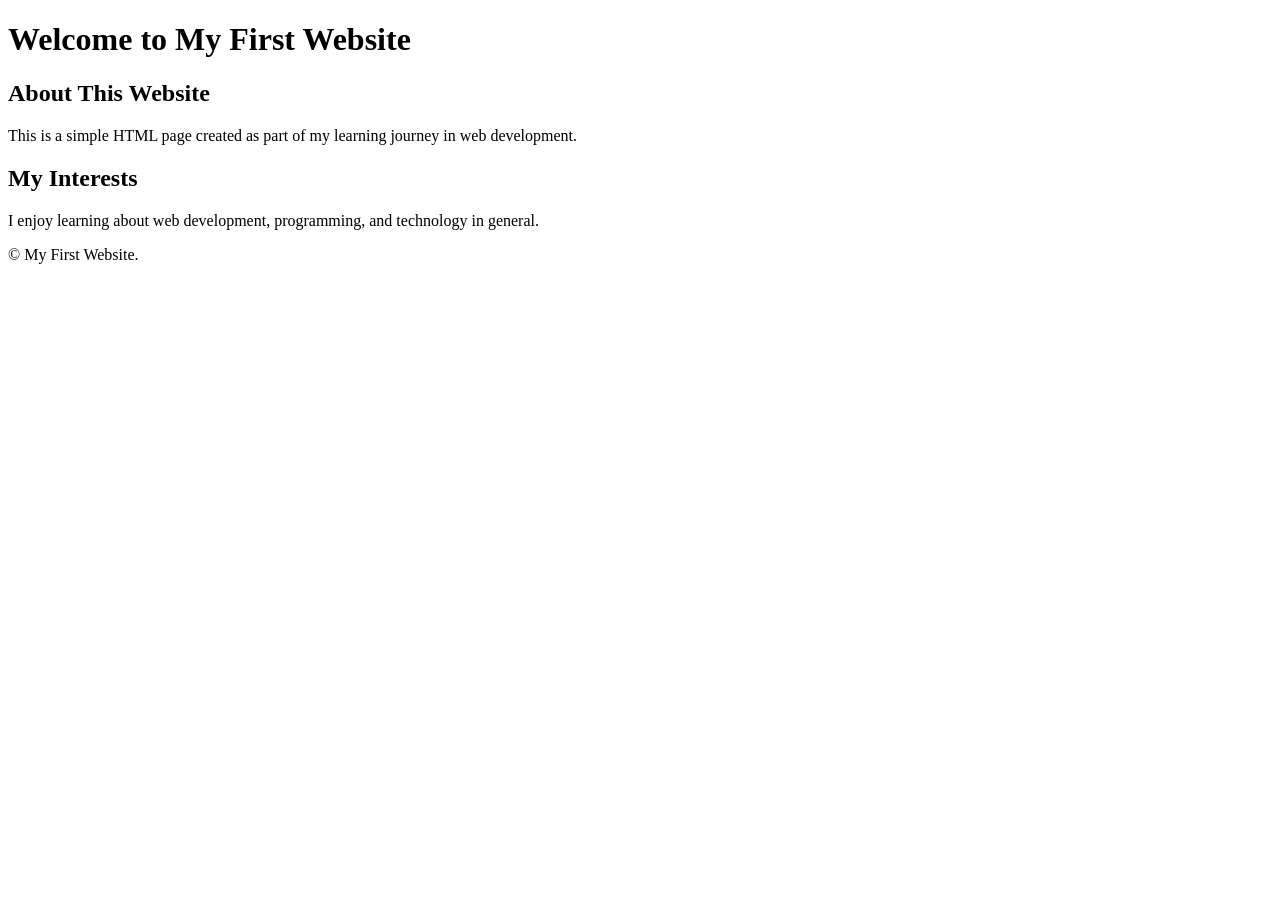
==== index.html @ 6c26ac3f "Add files via upload" ====
<!DOCTYPE html>
<html lang="en">
<head>
    <meta charset="UTF-8">
    <meta name="viewport" content="width=device-width, initial-scale=1.0">
    <title>My First Website</title>
</head>
<body>
    <h1>Welcome to My First Website</h1>
<main>
    <section>
        <h2>About This Website</h2>
        <p>This is a simple HTML page created as part of my learning journey in web development.</p>
    </section>
    <section>
        <h2>My Interests</h2>
        <p>I enjoy learning about web development, programming, and technology in general.</p>
    </section>
</main>
<footer>
    <p>&copy; My First Website.</p>
</footer>
</body>
</html>
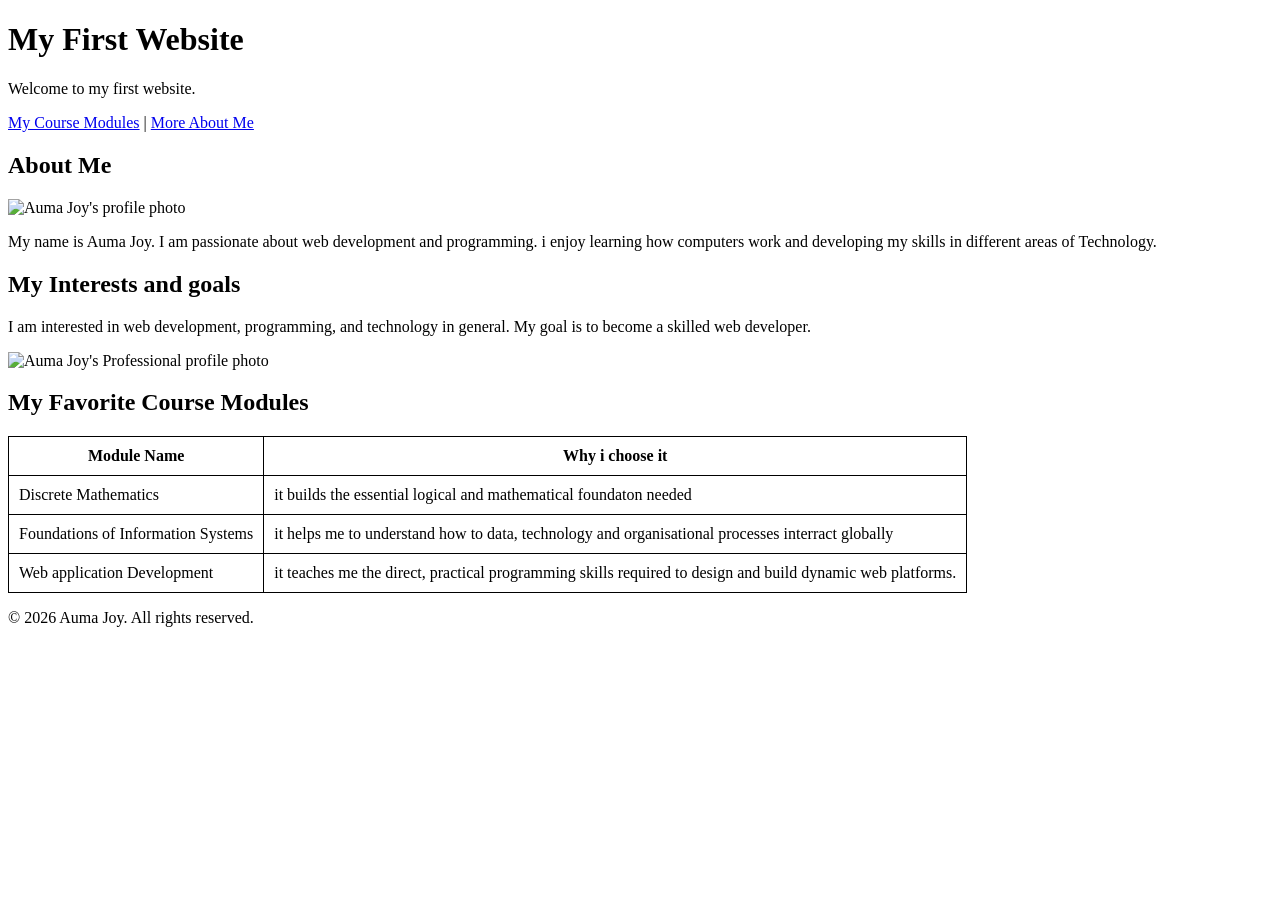
==== commit a30d9839: "Add files via upload" ====
--- a/index.html
+++ b/index.html
@@ -4,21 +4,71 @@
     <meta charset="UTF-8">
     <meta name="viewport" content="width=device-width, initial-scale=1.0">
     <title>My First Website</title>
+    <style>
+        table, th, td{
+            border: 1px solid black;
+            border-collapse: collapse;
+        }
+        th, td{
+            padding: 10px;
+        }
+    </style>
 </head>
 <body>
-    <h1>Welcome to My First Website</h1>
-<main>
-    <section>
-        <h2>About This Website</h2>
-        <p>This is a simple HTML page created as part of my learning journey in web development.</p>
+    <header>
+        <h1>My First Website</h1>
+        <p>Welcome to my first website.</p>
+    <nav>
+        <a href="#Course-Modules">My Course Modules</a> |
+        <a href="https://www.linkedin.com" target="_blank" rel="noopener noreferrer">More About Me</a>
+    </nav>
+    </header>
+    <main>
+        <section>
+            <h2>About Me</h2>
+            <img src="Images/1767441268234-1.jpg" alt="Auma Joy's profile photo" style="max-width:25%; height:auto;">
+            <p>My name is Auma Joy. I am passionate about web development and programming.
+                i enjoy learning how computers work and developing my skills in different areas of Technology.
+            </p>
+        </section>
+        <section>
+            <h2>My Interests and goals</h2>
+           <p>I am interested in web development, programming, and technology in general. 
+            My goal is to become a skilled web developer.</p>
+        
+        <img src="Images/iMG_20260425_184235_469.jpg" alt="Auma Joy's Professional profile photo" style="max-width:25%; height:auto;">
+     
     </section>
-    <section>
-        <h2>My Interests</h2>
-        <p>I enjoy learning about web development, programming, and technology in general.</p>
-    </section>
-</main>
-<footer>
-    <p>&copy; My First Website.</p>
-</footer>
+        <section id="Course-Modules">
+            <h2>My Favorite Course Modules</h2>
+            <table>
+                <thead>
+                    <tr>
+    
+                        <th>Module Name</th>
+                        <th>Why i choose it</th>
+                    </tr>
+                </thead>
+                <tbody>
+                    <tr>
+                        <td>Discrete Mathematics</td>
+                        <td>it builds the essential logical and mathematical foundaton needed</td>
+                    </tr>
+                    <tr>
+                        <td>Foundations of Information Systems</td>
+                        <td>it helps me to understand how to data, technology and organisational processes interract globally</td>
+                        
+                    </tr>
+                <tr>
+                    <td>Web application Development</td>
+                        <td>it teaches me the direct, practical programming skills required to design and build dynamic web platforms.</td>
+                </tr>
+                </tbody>
+            </table>
+        </section>
+    </main>
+    <footer>
+        <p>&copy; 2026 Auma Joy. All rights reserved.</p>
+    </footer>
 </body>
 </html>
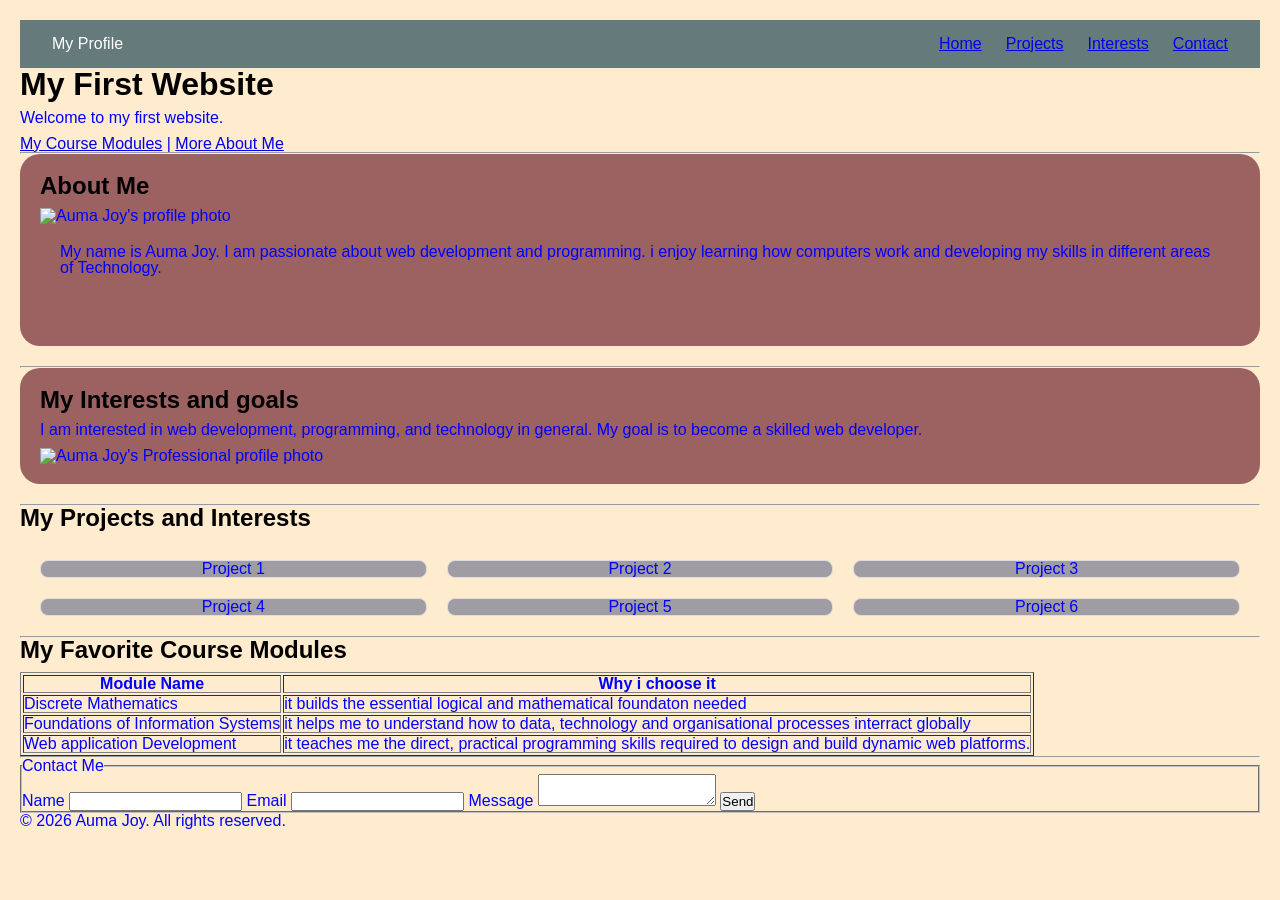
==== commit 4073f4c5: "Add files via upload" ====
--- a/index.html
+++ b/index.html
@@ -4,44 +4,71 @@
     <meta charset="UTF-8">
     <meta name="viewport" content="width=device-width, initial-scale=1.0">
     <title>My First Website</title>
-    <style>
-        table, th, td{
-            border: 1px solid black;
-            border-collapse: collapse;
-        }
-        th, td{
-            padding: 10px;
-        }
-    </style>
+    <link rel="stylesheet" href="style.css">
 </head>
 <body>
+    <nav class="navbar">
+        <div>My Profile</div>
+        <ul class="nav-links">
+            <li><a href="#">Home</a></li>
+            <li><a href="#">Projects</a></li>
+            <li><a href="#">Interests</a></li>
+            <li><a href="#">Contact</a></li>
+        </ul>
+    </nav>
     <header>
         <h1>My First Website</h1>
         <p>Welcome to my first website.</p>
     <nav>
+    
         <a href="#Course-Modules">My Course Modules</a> |
         <a href="https://www.linkedin.com" target="_blank" rel="noopener noreferrer">More About Me</a>
     </nav>
     </header>
+
+<hr>
+
     <main>
-        <section>
+        <section class="card">
             <h2>About Me</h2>
             <img src="Images/1767441268234-1.jpg" alt="Auma Joy's profile photo" style="max-width:25%; height:auto;">
+            
+            <div class=card>
+
             <p>My name is Auma Joy. I am passionate about web development and programming.
-                i enjoy learning how computers work and developing my skills in different areas of Technology.
+                i  enjoy learning how computers work and developing my skills in different areas of Technology.
             </p>
+            </div>
         </section>
-        <section>
+
+<hr>
+
+        <section class="card">
             <h2>My Interests and goals</h2>
            <p>I am interested in web development, programming, and technology in general. 
             My goal is to become a skilled web developer.</p>
         
         <img src="Images/iMG_20260425_184235_469.jpg" alt="Auma Joy's Professional profile photo" style="max-width:25%; height:auto;">
-     
+           </div>
     </section>
+
+<hr>
+<section class="gallery-section">
+<h2>My Projects and Interests</h2>
+<div class="grid-gallery">
+    <div class="grid-item">Project 1</div>
+    <div class="grid-item">Project 2</div>
+    <div class="grid-item">Project 3</div>
+    <div class="grid-item">Project 4</div>
+    <div class="grid-item">Project 5</div>
+    <div class="grid-item">Project 6</div>
+</div>
+</section>
+<hr>
+
         <section id="Course-Modules">
             <h2>My Favorite Course Modules</h2>
-            <table>
+            <table border="1">
                 <thead>
                     <tr>
     
@@ -67,8 +94,26 @@
             </table>
         </section>
     </main>
+    <hr>
+
+    <form>
+        <fieldset>
+            <legend>Contact Me</legend>
+            <label for="name">Name</label>
+            <input type="text" id="name" name="user_name" required>
+        
+             <label for="email">Email</label>
+             <input type="email" id="email" name="user_email" required>
+             
+             <label for="msg">Message</label>
+               <textarea id="msg" name="user_message" required minlength="10"></textarea>     
+
+               <button
+               type="submit">Send</button>
+            </fieldset>     
+    </form>
     <footer>
         <p>&copy; 2026 Auma Joy. All rights reserved.</p>
     </footer>
 </body>
-</html>+</html
--- a/style.css
+++ b/style.css
@@ -0,0 +1,73 @@
+* {
+  box-sizing: border-box;
+  margin: 0;
+  padding: 0;
+}
+
+body {
+  font-family: "Segoe UI", Tahoma, Geneva, Verdana, sans-serif;
+  line-height: 1;
+  color: blue;
+  background-color: blanchedalmond;
+  padding: 20px;
+}
+
+h1,
+h2,
+h3 {
+  font-size: 2;
+  color: black;
+  margin-bottom: 10px;
+}
+
+p {
+  font-size: 1;
+  margin-bottom: 10px;
+}
+.card {
+  background-color: rgb(156, 97, 97);
+  border-radius: 20px;
+  padding: 20px;
+  margin-bottom: 20px;
+  box-shadow: 0 1px 1px rgba(rgb(238, 141, 141), green, blue, alpha);
+}
+.navbar {
+  display: flex;
+  justify-content: space-between;
+  align-items: center;
+  padding: 1rem 2rem;
+  background-color: rgb(101, 122, 122);
+  color: white;
+}
+.nav-links {
+  display: flex;
+  gap: 1.5rem;
+  list-style: none;
+}
+.nav-link a {
+  color: white;
+  text-decoration: none;
+}
+.grid-gallery {
+  display: grid;
+  grid-template-columns: repeat(3, 1fr);
+  gap: 20px;
+  padding: 20px;
+}
+.grid-item {
+  background-color: rgb(160, 156, 163);
+  border: 1px solid #ddd;
+  padding: 40px, 20px;
+  text-align: center;
+  border-radius: 8px;
+}
+@media (max-width: 768) {
+  .grid-gallery {
+    grid-template-columns: repeat(2, 1fr);
+  }
+}
+@media (max-width: 480px) {
+  .grid-gallery {
+    grid-template-columns: 1fr;
+  }
+}
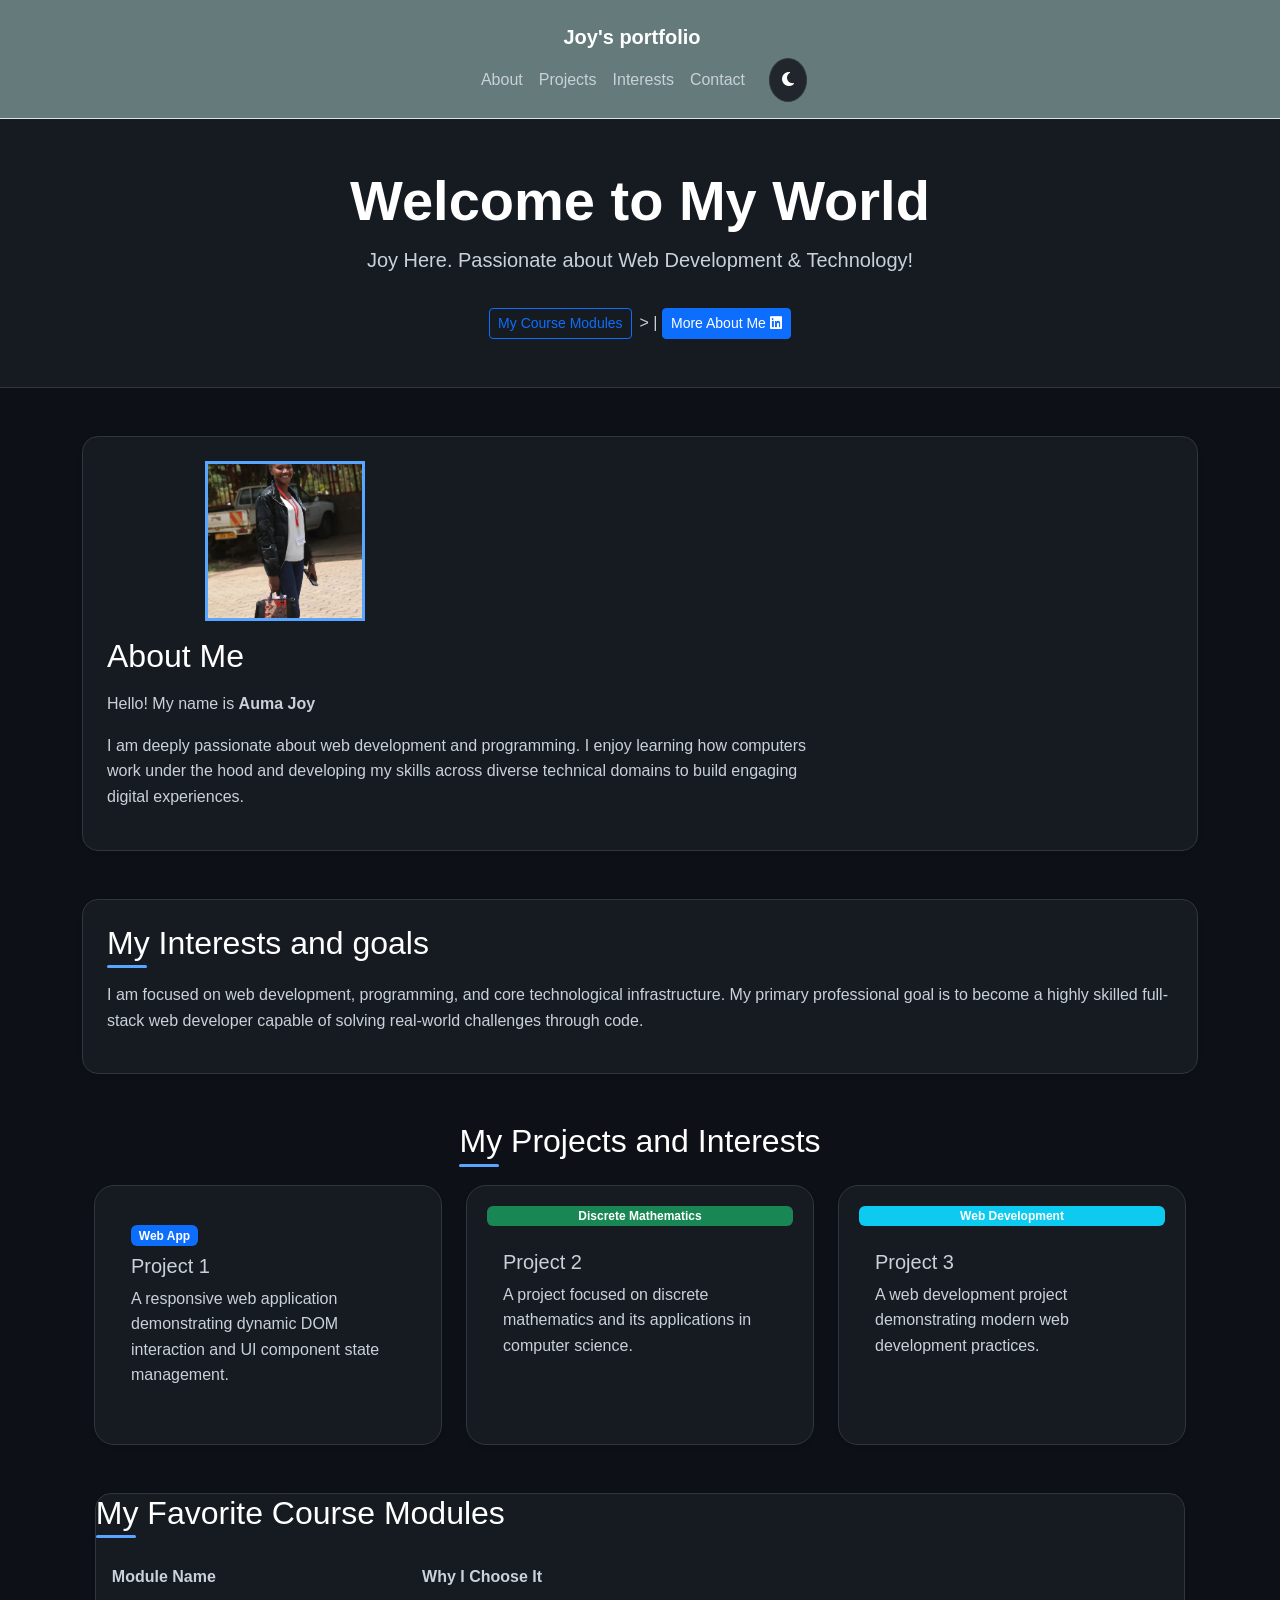
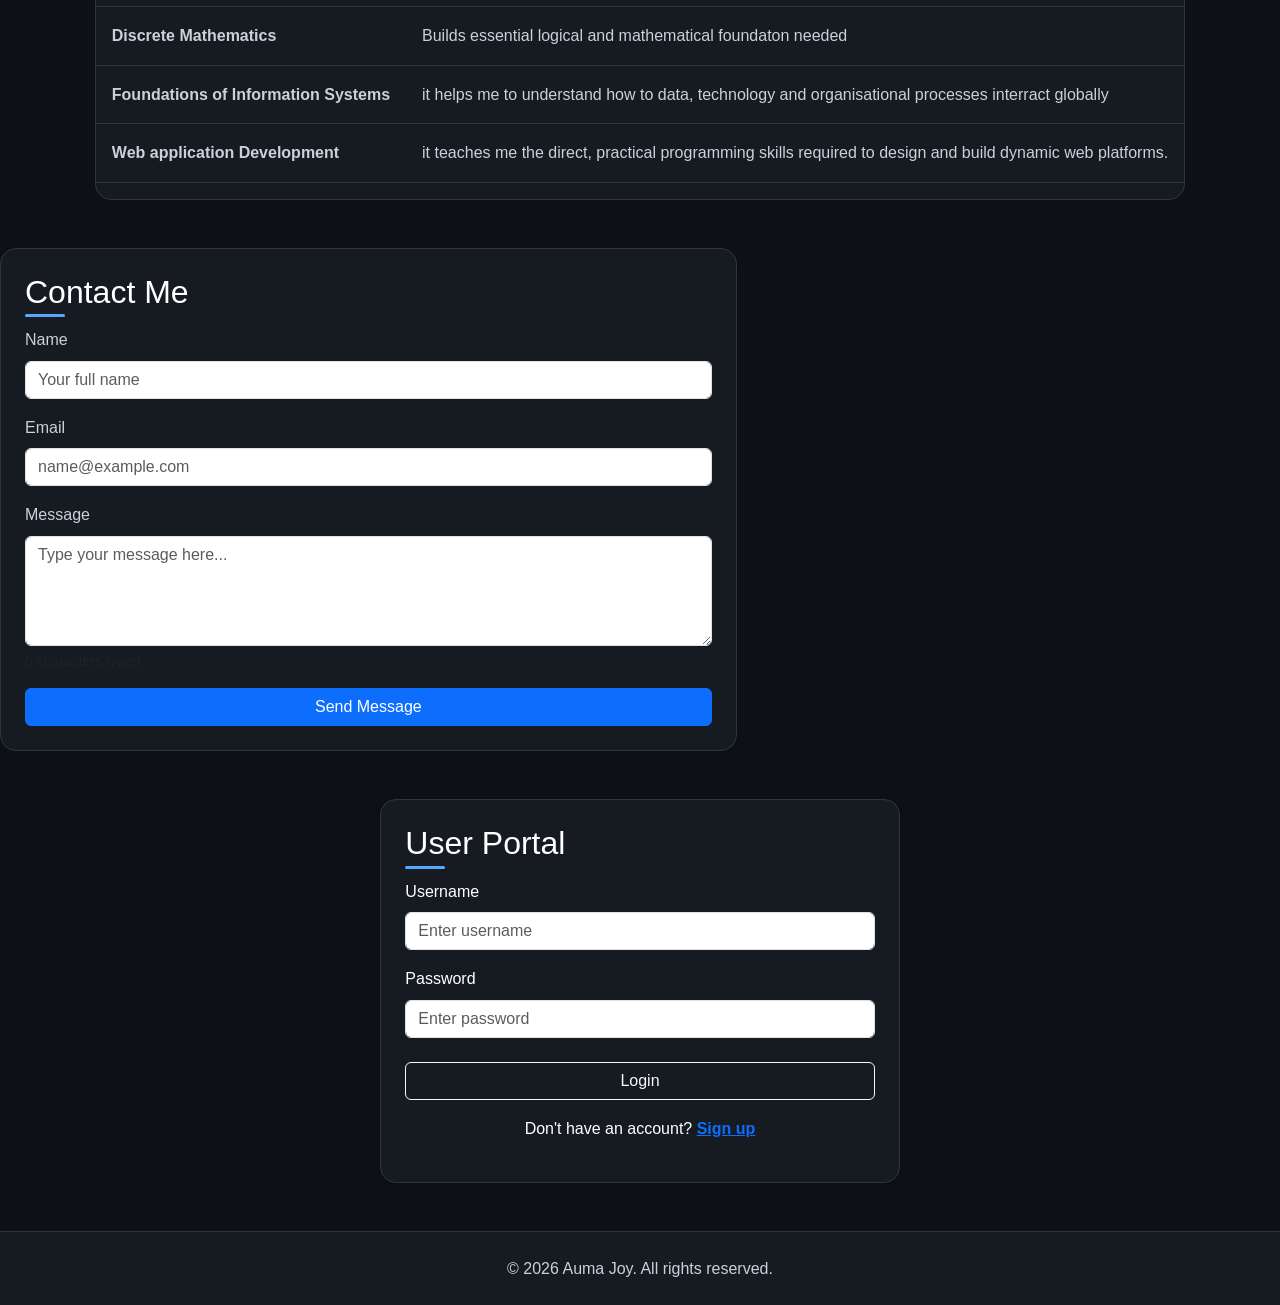
==== commit 32cba86b: "commit and add javascript to repository" ====
--- a/index.html
+++ b/index.html
@@ -3,117 +3,209 @@
 <head>
     <meta charset="UTF-8">
     <meta name="viewport" content="width=device-width, initial-scale=1.0">
-    <title>My First Website</title>
-    <link rel="stylesheet" href="style.css">
+    <title>Auma Joy | My Portfolio</title>
+    
+<link href="https://cdn.jsdelivr.net/npm/bootstrap@5.3.3/dist/css/bootstrap.min.css" rel="stylesheet">
+
+<link rel="stylesheet" href="https://cdnjs.cloudflare.com/ajax/libs/font-awesome/6.4.0/css/all.min.css">
+
+<link rel="stylesheet" href="style.css">
+
+
 </head>
-<body>
-    <nav class="navbar">
-        <div>My Profile</div>
-        <ul class="nav-links">
-            <li><a href="#">Home</a></li>
-            <li><a href="#">Projects</a></li>
-            <li><a href="#">Interests</a></li>
-            <li><a href="#">Contact</a></li>
-        </ul>
-    </nav>
-    <header>
-        <h1>My First Website</h1>
-        <p>Welcome to my first website.</p>
-    <nav>
-    
-        <a href="#Course-Modules">My Course Modules</a> |
-        <a href="https://www.linkedin.com" target="_blank" rel="noopener noreferrer">More About Me</a>
-    </nav>
-    </header>
-
-<hr>
-
-    <main>
-        <section class="card">
-            <h2>About Me</h2>
-            <img src="Images/1767441268234-1.jpg" alt="Auma Joy's profile photo" style="max-width:25%; height:auto;">
+<body class="dark-mode">
+
+    <header class="header">
+        <nav class="portfolio-nav navbar navbar-expand-lg border-bottom">
+          <div class="container">
+            <a class="navbar-brand fontt-weight-bold" href="#home">Joy's portfolio</a>
             
-            <div class=card>
-
-            <p>My name is Auma Joy. I am passionate about web development and programming.
-                i  enjoy learning how computers work and developing my skills in different areas of Technology.
-            </p>
+
+                <button class="menu-toggle-btn" id="menuToggle" aria-label="Toggle navigation"
+                <i class="fa-solid fa-bars"></i>
+                </button>
+
+
+           
+            <div class="nav-menu" id="navMenu">
+                <ul class="navbar-nav ms-auto">
+                    <li class="nav-item"><a class="nav-link" href="#about">About</a></li>
+                    <li class="nav-item"><a class="nav-link" href="#projects">Projects</a></li>
+                    <li class="nav-item"><a class="nav-link" href="#interests">Interests</a></li>
+                    <li class="nav-item"><a class="nav-link" href="#contact">Contact</a></li>
+                </ul>
+          
+                <button type="button" id="themeToggle"  class="theme-toggle-btn ms-lg-3" title="Toggle Light/Dark Theme">
+                    <i class="fa-solid fa-moon" id="themeIcon"></i>
+                </button>
+          </div>
+        </div>
+    </nav> 
+    
+     <div class="hero-banner text-center py-5">
+         <div class="container">
+            <h1 class="display-4 fw-bold">Welcome to My World</h1>
+            <p class="lead">Joy Here. Passionate about Web Development & Technology!</p>
+            <div class="hero-links mt-3">
+        <a href="#Course-Modules" class="btn btn-outline-primary btn-sm me-2">My Course Modules</a>></a> |
+        <a href="https://www.linkedin.com" target="_blank" rel="noopener noreferrer" class="btn btn-primary btn-sm">More About Me<i class="fa-brands fa-linkedin ms-1"></i></a>
+    </div>
+</div>
+</div>
+</header>
+
+    <main class="container my-5">
+ <section id="about" class="profile-card mb-5 p-4 rounded-4 shadow-sm" id="profile-card">
+    <div class="row align-items-center"></div>
+      <div class="col-md-4 text-center mb-3 mb-md-0">
+            <img src="Images/1767441268234-1.jpg" alt="Auma Joy's profile photo" 
+            style="max-width:160px; height:160px;" class="profile-photo mb-3">
+        </div>
+        <div class="col-md-8">
+            <h2 class="mb-3">About Me</h2>
+            <p class="lead-text">Hello! My name is <strong>Auma Joy</strong></p>
+            <p>I am deeply passionate about web development and programming. I enjoy learning how computers work under the hood and developing my skills across diverse technical domains to build engaging digital experiences.</p>
+
+        </div>
+    </div>
+</section>
+    
+ <section class="profile-card mb-5 p-4 rounded-4 shadow-sm" id="interests">
+            <h2 class="section-title">My Interests and goals</h2>
+           <p>I am focused on web development, programming, and core technological infrastructure.  My primary professional goal is to become a highly skilled full-stack web developer capable of solving real-world challenges through code.</p>
+        </section>
+        
+
+<section class="gallery-section mb-5" id="projects">
+<div class="container" my-5>
+<h2 class="text-center mb-4 section-title">My Projects and Interests</h2>
+    <div class="row g-4">
+        <div class="col-12 col-sm-6 col-lg-4">
+                    <div class="card project-card h-100 shadow-sm border-0">
+                        <div class="card-body">
+                        <span class="badge bg-primary mb-2">Web App</span>    
+                            <h3 class="card-title h5">Project 1</h3>
+                            <p class="card-text">A responsive web application demonstrating dynamic DOM interaction and UI component state management.</p>
+                        </div>
+                    </div>
+                </div>
+                <div class="col-12 col-sm-6 col-lg-4">
+                    <div class="card project-card h-100 shadow-sm border-0">
+                        <span class="badge bg-success mb-2">Discrete Mathematics</span>
+                        <div class="card-body">
+                            <h3 class="card-title h5">Project 2</h3>
+                            <p class="card-text">A project focused on discrete mathematics and its applications in computer science.</p>
+                        </div>
+                    </div>
+                </div>
+                <div class="col-12 col-sm-6 col-lg-4">
+                    <div class="card project-card h-100 shadow-sm border-0">
+                        <span class="badge bg-info mb-2">Web Development</span>
+                        <div class="card-body">
+                            <h3 class="card-title h5">Project 3</h3>
+                            <p class="card-text">A web development project demonstrating modern web development practices.</p>
+                        </div>
+                    </div>
+                </div>
             </div>
         </section>
 
-<hr>
-
-        <section class="card">
-            <h2>My Interests and goals</h2>
-           <p>I am interested in web development, programming, and technology in general. 
-            My goal is to become a skilled web developer.</p>
-        
-        <img src="Images/iMG_20260425_184235_469.jpg" alt="Auma Joy's Professional profile photo" style="max-width:25%; height:auto;">
-           </div>
-    </section>
-
-<hr>
-<section class="gallery-section">
-<h2>My Projects and Interests</h2>
-<div class="grid-gallery">
-    <div class="grid-item">Project 1</div>
-    <div class="grid-item">Project 2</div>
-    <div class="grid-item">Project 3</div>
-    <div class="grid-item">Project 4</div>
-    <div class="grid-item">Project 5</div>
-    <div class="grid-item">Project 6</div>
-</div>
-</section>
-<hr>
-
-        <section id="Course-Modules">
-            <h2>My Favorite Course Modules</h2>
-            <table border="1">
+
+        <section id="Course-Modules" class="mb-5p-4 profile-card rounded-4 shadow-sm">
+            <h2 class="section-title mb-3">My Favorite Course Modules</h2>
+            <div class="table-responsive">
+            <table class="table table-hover align-middle">
                 <thead>
                     <tr>
     
-                        <th>Module Name</th>
-                        <th>Why i choose it</th>
+                        <th scope="col">Module Name</th>
+                        <th scope="col">Why I Choose It</th>
                     </tr>
                 </thead>
                 <tbody>
                     <tr>
-                        <td>Discrete Mathematics</td>
-                        <td>it builds the essential logical and mathematical foundaton needed</td>
+                        <td class="fw-bold">Discrete Mathematics</td>
+                        <td>Builds essential logical and mathematical foundaton needed</td>
                     </tr>
                     <tr>
-                        <td>Foundations of Information Systems</td>
+                        <td class="fw-bold">Foundations of Information Systems</td>
                         <td>it helps me to understand how to data, technology and organisational processes interract globally</td>
                         
                     </tr>
                 <tr>
-                    <td>Web application Development</td>
+                    <td class="fw-bold">Web application Development</td>
                         <td>it teaches me the direct, practical programming skills required to design and build dynamic web platforms.</td>
                 </tr>
                 </tbody>
             </table>
+            </div>
         </section>
     </main>
-    <hr>
-
-    <form>
-        <fieldset>
-            <legend>Contact Me</legend>
-            <label for="name">Name</label>
-            <input type="text" id="name" name="user_name" required>
-        
-             <label for="email">Email</label>
-             <input type="email" id="email" name="user_email" required>
-             
-             <label for="msg">Message</label>
-               <textarea id="msg" name="user_message" required minlength="10"></textarea>     
-
-               <button
-               type="submit">Send</button>
-            </fieldset>     
-    </form>
-    <footer>
-        <p>&copy; 2026 Auma Joy. All rights reserved.</p>
+    
+<main>
+<section id="contact" class="mb-5">
+  <div class="row g-4">
+
+    <div class="col-lg-7">
+        <div class="profile-card p-4 rounded-4 shadow-sm h-100">
+            <h2 class="section-title mb-3">Contact Me</h2>
+              <form class="contact-form" id="contactForm">
+<div class="mb-3">
+   <label for="name" class="form-label">Name</label>
+   <input type="text" class="form-control" id="name" name="user_name" required placeholder="Your full name">
+ </div>
+    <div class="mb-3">
+        <label for="email" class="form-label">Email</label>
+        <input type="email" class="form-control" id="email" name="user_email" required placeholder="name@example.com">
+     </div>
+    <div class="mb-3">
+        <label for="msg" class="form-label">Message</label>
+        <textarea class="form-control" id="msg" name="user_message" rows="4" required minlength="10" placeholder="Type your message here..."></textarea>
+                                <!-- Character Count Feedback (Worksheet Task #2) -->
+        <div class="d-flex justify-content-between mt-1">
+             <small id="charCount" class="text-muted">0 characters typed</small>
+             <small id="minReq" class="text-danger d-none">Minimum 10 characters required.</small>
+        </div>
+     </div>
+       <button type="submit" class="btn btn-primary w-100">Send Message</button>
+</form>
+</div>
+</div>
+</section>
+</main>
+
+<main>
+    <section class="login-section mb-5">
+        <div class="row g-4 justify-content-center">
+ <div class="col-lg-5">
+                    <div class="login-card p-4 rounded-4 shadow-sm h-100">
+                        <h2 class="section-title mb-3">User Portal</h2>
+                        <form class="login-form">
+                            <div class="mb-3">
+                                <label class="form-label">Username</label>
+                                <input type="text" class="form-control" placeholder="Enter username" required>
+                            </div>
+                            <div class="mb-3">
+                                <label class="form-label">Password</label>
+                                <input type="password" class="form-control" placeholder="Enter password" required>
+                            </div>
+                            <button type="submit" class="btn btn-outline-light w-100 mt-2">Login</button>
+                            <p class="signup-text text-center mt-3">
+                                Don't have an account? <a href="#" class="text-primary fw-bold">Sign up</a>
+                            </p>
+                        </form>
+                    </div>
+                </div>
+            </div>
+        </section>
+    </main>
+
+<footer class="footer text-center py-4 border-top">
+        <div class="container">
+            <p class="mb-0">&copy; 2026 Auma Joy. All rights reserved.</p>
+        </div>
     </footer>
+
+<script src="script.js"></script>
 </body>
-</html+</html>
--- a/style.css
+++ b/style.css
@@ -1,3 +1,23 @@
+:root {
+  --bg-color: #0d1117;
+  --card-bg: #161b22;
+  --text-color: #c9d1d9;
+  --heading-color: #ffffff;
+  --primary-accent: #58a6ff;
+  --border-color: #30363d;
+  --hover-card: #21262d;
+}
+
+body.light-mode {
+  --bg-color: #f4f6f8;
+  --card-bg: #ffffff;
+  --text-color: #24292f;
+  --heading-color: #0f172a;
+  --primary-accent: #0969da;
+  --border-color: #d0d7de;
+  --hover-card: #f3f4f6;
+}
+
 * {
   box-sizing: border-box;
   margin: 0;
@@ -5,27 +25,46 @@
 }
 
 body {
-  font-family: "Segoe UI", Tahoma, Geneva, Verdana, sans-serif;
-  line-height: 1;
-  color: blue;
-  background-color: blanchedalmond;
-  padding: 20px;
+  font-family:
+    -apple-system, BlinkMacSystemFont, "Segoe UI", Roboto, Oxygen, Ubuntu,
+    Cantarell, sans-serif;
+  line-height: 1.6;
+  color: var(--text-color);
+  background-color: var(--bg-color);
+  transition:
+    background-color 0.3s ease,
+    color 0.3s ease;
+    display: flex;
+    min-height: 100vh;
+    margin: 0;
+    flex-direction: column;
 }
 
 h1,
 h2,
 h3 {
   font-size: 2;
-  color: black;
+  color: var(--heading-color);
   margin-bottom: 10px;
 }
 
-p {
-  font-size: 1;
-  margin-bottom: 10px;
-}
+.header {
+  background-color: var(--card-bg);
+  border-bottom: 1px solid var(--border-color);
+}
+
+.portfolio-nav {
+  padding: 1rem 0;
+}
+
+.navbar-brand {
+  color: var(--heading-color) !important;
+  font-weight: 700;
+  font-size: 1.25rem;
+}
+
 .card {
-  background-color: rgb(156, 97, 97);
+  background-color: var(--card-bg);
   border-radius: 20px;
   padding: 20px;
   margin-bottom: 20px;
@@ -44,10 +83,117 @@
   gap: 1.5rem;
   list-style: none;
 }
+
+.nav-link {
+  color: var(--text-color) !important;
+  font-weight: 500;
+  transition: color 0.2s ease;
+}
+
 .nav-link a {
   color: white;
   text-decoration: none;
 }
+
+.nav-link:hover {
+  color: var(--primary-accent) !important;
+}
+
+.menu-toggle-btn {
+  display: none;
+  background: none;
+  border: 1px solid var(--border-color);
+  color: var(--heading-color);
+  font-size: 1.2rem;
+  padding: 6px 12px;
+  border-radius: 6px;
+  cursor: pointer;
+  flex: 1;
+}
+
+
+.nav-menu {
+  display: flex;
+  align-items: center;
+}
+
+@media (max-width: 991px) {
+  .menu-toggle-btn {
+    display: block;
+  }
+
+  .nav-menu {
+    display: none;
+    flex-direction: column;
+    width: 100%;
+    padding-top: 1rem;
+  }
+
+  .nav-menu.open {
+    display: flex;
+  }
+
+  .navbar-nav {
+    width: 100%;
+    text-align: center;
+  }
+
+  .nav-item {
+    padding: 0.5rem 0;
+  }
+}
+
+.profile-card {
+  background-color: var(--card-bg);
+  border: 1px solid var(--border-color);
+  transition:
+    transform 0.2s ease,
+    box-shadow 0.2s ease;
+}
+
+.profile-card:hover {
+  border-color: var(--primary-accent);
+}
+
+.profile-photo {
+  width: 160px;
+  height: 160px;
+  object-fit: cover;
+  border: 3px solid var(--primary-accent);
+}
+
+.section-title {
+  position: relative;
+  display: inline-block;
+  margin-bottom: 1.25rem;
+}
+
+.section-title::after {
+  content: "";
+  position: absolute;
+  bottom: -6px;
+  left: 0;
+  width: 40px;
+  height: 3px;
+  background-color: var(--primary-accent);
+  border-radius: 2px;
+}
+
+.project-card {
+  background-color: var(--card-bg) !important;
+  border: 1px solid var(--border-color) !important;
+  color: var(--text-color);
+  transition:
+    transform 0.3s ease,
+    box-shadow 0.3s ease;
+}
+
+.project-card:hover {
+  transform: translateY(-5px);
+  box-shadow: 0 10px 20px rgba(0, 0, 0, 0.2) !important;
+  border-color: var(--primary-accent) !important;
+}
+
 .grid-gallery {
   display: grid;
   grid-template-columns: repeat(3, 1fr);
@@ -57,7 +203,7 @@
 .grid-item {
   background-color: rgb(160, 156, 163);
   border: 1px solid #ddd;
-  padding: 40px, 20px;
+  padding: 40px 20px;
   text-align: center;
   border-radius: 8px;
 }
@@ -71,3 +217,59 @@
     grid-template-columns: 1fr;
   }
 }
+
+.table {
+  color: var(--text-color) !important;
+  border-color: var(--border-color) !important;
+}
+
+.table th,
+.table td {
+  background-color: var(--card-bg) !important;
+  color: var(--text-color) !important;
+  border-color: var(--border-color) !important;
+  padding: 1rem;
+}
+
+.theme-toggle-btn {
+  background: var(--hover-card);
+  border: 1px solid var(--border-color);
+  color: var(--heading-color);
+  padding: 8px 12px;
+  border-radius: 50%;
+  cursor: pointer;
+  transition: background-color 0.2s ease;
+}
+
+.theme-toggle-btn:hover {
+  background: var(--border-color);
+}
+
+.login-card {
+  background-color: #161b22;
+  border: 1px solid var(--border-color);
+  color: #ffffff;
+}
+
+.container{
+  display: flex;
+  Flex-direction: column;
+  align-items: center;
+  flex: 1;
+
+}
+
+body.light-mode .login-card {
+  background-color: #0f172a;
+  color: #ffffff;
+}
+
+.footer {
+  background-color: var(--card-bg);
+  border-color: var(--border-color) !important;
+  color: var(--text-color);
+  width: 100%;
+  text-align: center;
+  margin-top: auto;
+  padding: 1rem 0;
+}
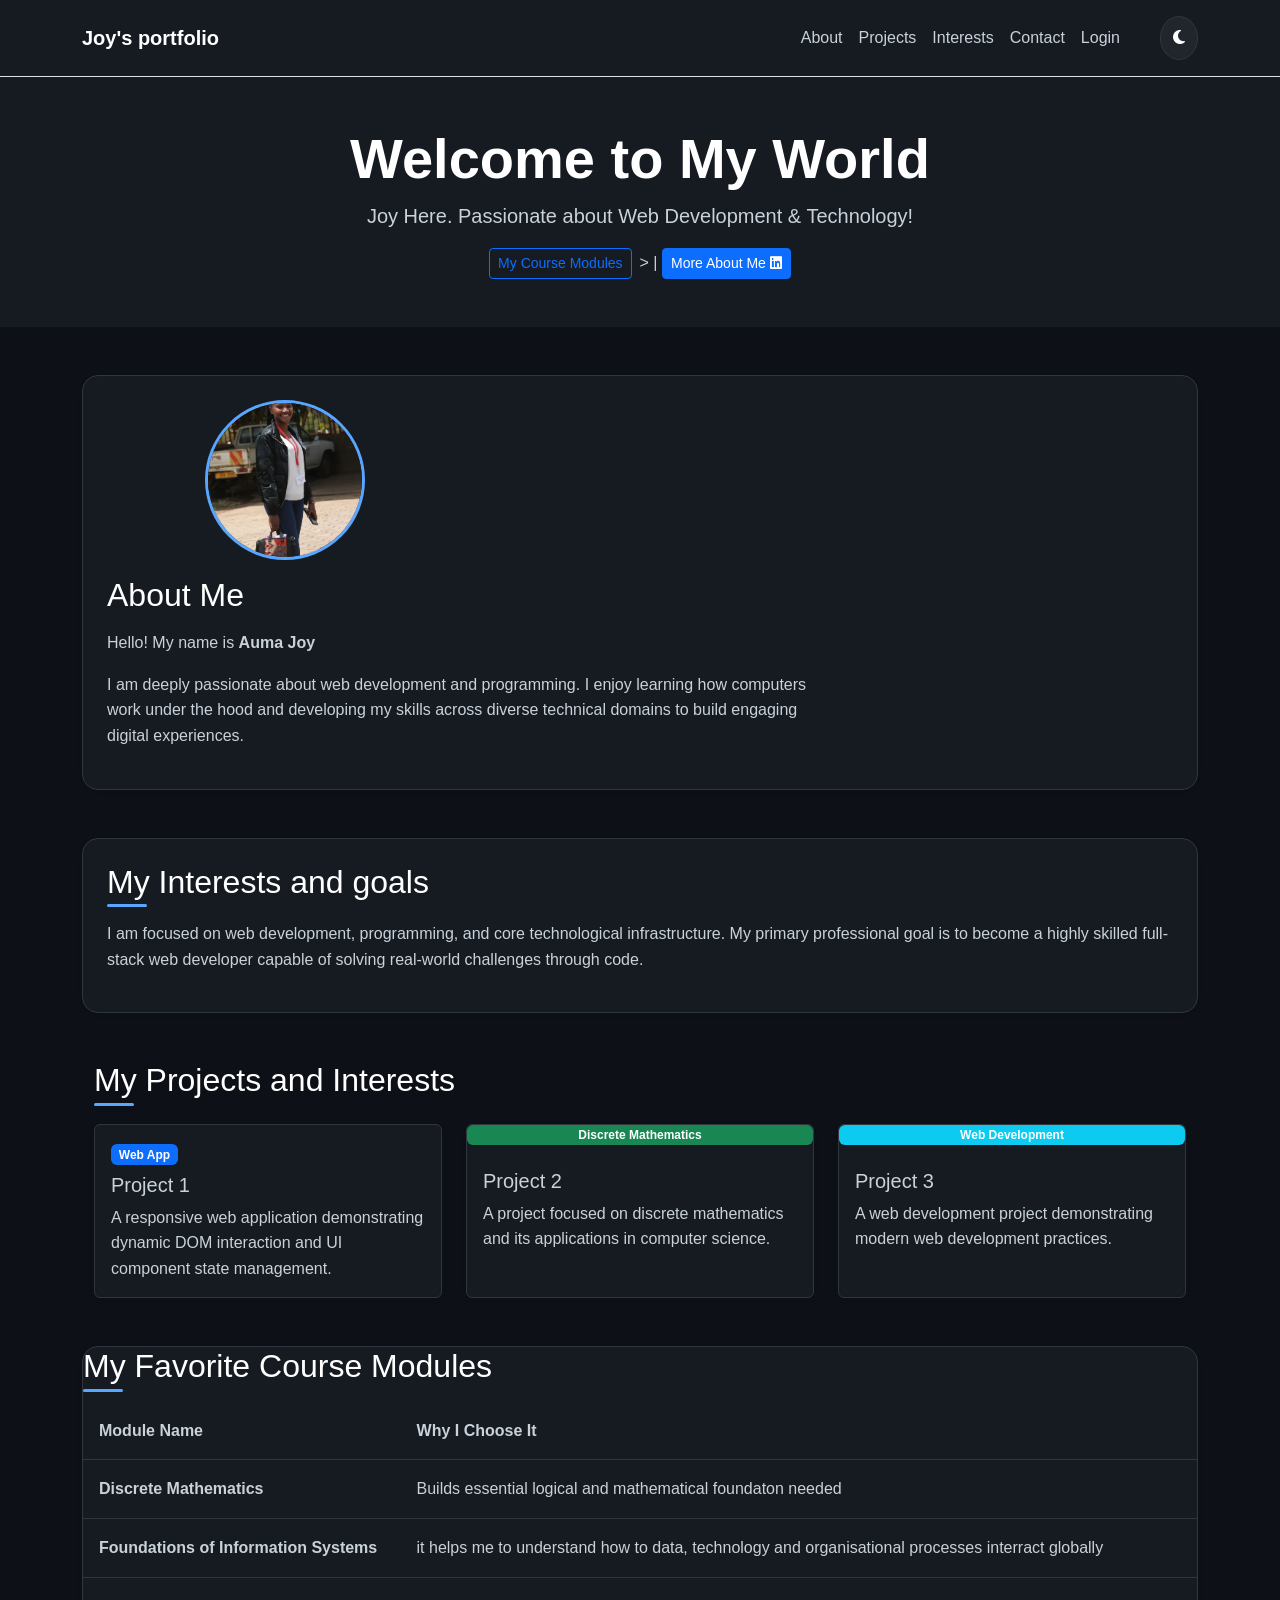
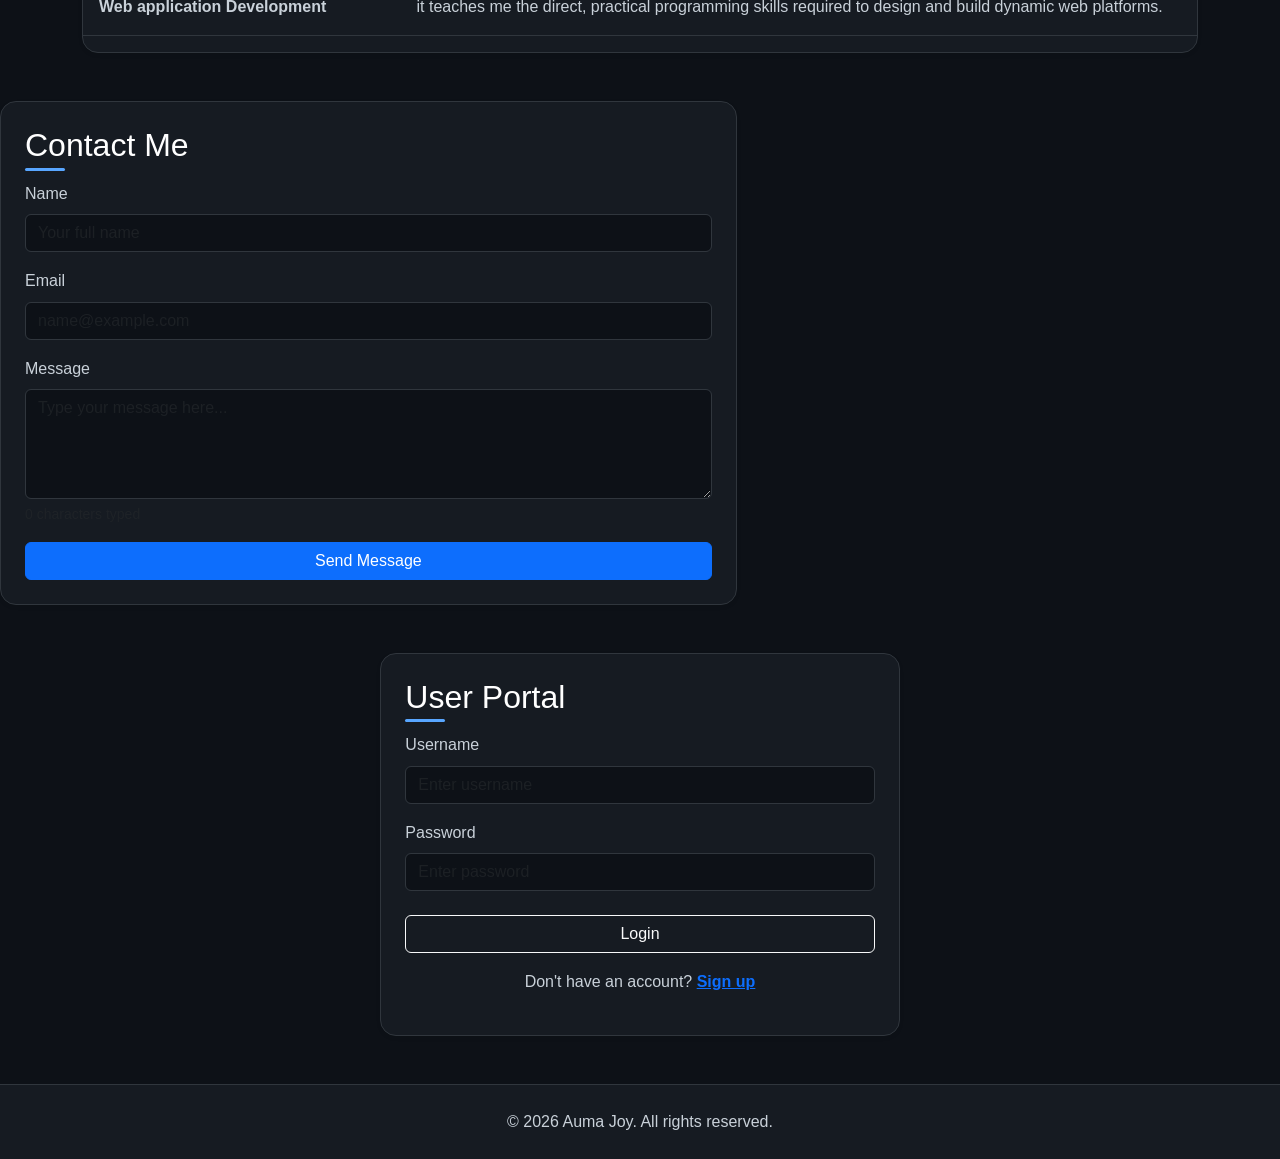
==== commit b208b8b0: "Fix mobile menu lesson 12" ====
--- a/index.html
+++ b/index.html
@@ -25,14 +25,13 @@
                 <i class="fa-solid fa-bars"></i>
                 </button>
 
-
-           
             <div class="nav-menu" id="navMenu">
                 <ul class="navbar-nav ms-auto">
                     <li class="nav-item"><a class="nav-link" href="#about">About</a></li>
                     <li class="nav-item"><a class="nav-link" href="#projects">Projects</a></li>
                     <li class="nav-item"><a class="nav-link" href="#interests">Interests</a></li>
                     <li class="nav-item"><a class="nav-link" href="#contact">Contact</a></li>
+                    <li class="nav-item"><a class="nav-link" href="#login">Login</a></li>
                 </ul>
           
                 <button type="button" id="themeToggle"  class="theme-toggle-btn ms-lg-3" title="Toggle Light/Dark Theme">
@@ -160,14 +159,14 @@
      </div>
     <div class="mb-3">
         <label for="msg" class="form-label">Message</label>
-        <textarea class="form-control" id="msg" name="user_message" rows="4" required minlength="10" placeholder="Type your message here..."></textarea>
-                                <!-- Character Count Feedback (Worksheet Task #2) -->
+        <textarea class="form-control" id="message" name="user_message" rows="4" required minlength="10" placeholder="Type your message here..."></textarea>
+                            
         <div class="d-flex justify-content-between mt-1">
-             <small id="charCount" class="text-muted">0 characters typed</small>
+             <small id="char-count" class="text-muted">0 characters typed</small>
              <small id="minReq" class="text-danger d-none">Minimum 10 characters required.</small>
         </div>
      </div>
-       <button type="submit" class="btn btn-primary w-100">Send Message</button>
+       <button type="button" class="btn btn-primary w-100">Send Message</button>
 </form>
 </div>
 </div>
@@ -175,7 +174,7 @@
 </main>
 
 <main>
-    <section class="login-section mb-5">
+    <section class="login-section mb-5" id="login">
         <div class="row g-4 justify-content-center">
  <div class="col-lg-5">
                     <div class="login-card p-4 rounded-4 shadow-sm h-100">
@@ -183,11 +182,11 @@
                         <form class="login-form">
                             <div class="mb-3">
                                 <label class="form-label">Username</label>
-                                <input type="text" class="form-control" placeholder="Enter username" required>
+                                <input type="text" class="form-control" placeholder="Enter username" required autocomplete="username">
                             </div>
                             <div class="mb-3">
                                 <label class="form-label">Password</label>
-                                <input type="password" class="form-control" placeholder="Enter password" required>
+                                <input type="password" class="form-control" placeholder="Enter password" required autocomplete="current-password">
                             </div>
                             <button type="submit" class="btn btn-outline-light w-100 mt-2">Login</button>
                             <p class="signup-text text-center mt-3">
--- a/style.css
+++ b/style.css
@@ -1,275 +1,284 @@
-:root {
-  --bg-color: #0d1117;
-  --card-bg: #161b22;
-  --text-color: #c9d1d9;
-  --heading-color: #ffffff;
-  --primary-accent: #58a6ff;
-  --border-color: #30363d;
-  --hover-card: #21262d;
-}
-
-body.light-mode {
-  --bg-color: #f4f6f8;
-  --card-bg: #ffffff;
-  --text-color: #24292f;
-  --heading-color: #0f172a;
-  --primary-accent: #0969da;
-  --border-color: #d0d7de;
-  --hover-card: #f3f4f6;
-}
-
-* {
-  box-sizing: border-box;
-  margin: 0;
-  padding: 0;
-}
-
-body {
-  font-family:
-    -apple-system, BlinkMacSystemFont, "Segoe UI", Roboto, Oxygen, Ubuntu,
-    Cantarell, sans-serif;
-  line-height: 1.6;
-  color: var(--text-color);
-  background-color: var(--bg-color);
-  transition:
-    background-color 0.3s ease,
-    color 0.3s ease;
-    display: flex;
-    min-height: 100vh;
-    margin: 0;
-    flex-direction: column;
-}
-
-h1,
-h2,
-h3 {
-  font-size: 2;
-  color: var(--heading-color);
-  margin-bottom: 10px;
-}
-
-.header {
-  background-color: var(--card-bg);
-  border-bottom: 1px solid var(--border-color);
-}
-
-.portfolio-nav {
-  padding: 1rem 0;
-}
-
-.navbar-brand {
-  color: var(--heading-color) !important;
-  font-weight: 700;
-  font-size: 1.25rem;
-}
-
-.card {
-  background-color: var(--card-bg);
-  border-radius: 20px;
-  padding: 20px;
-  margin-bottom: 20px;
-  box-shadow: 0 1px 1px rgba(rgb(238, 141, 141), green, blue, alpha);
-}
-.navbar {
-  display: flex;
-  justify-content: space-between;
-  align-items: center;
-  padding: 1rem 2rem;
-  background-color: rgb(101, 122, 122);
-  color: white;
-}
-.nav-links {
-  display: flex;
-  gap: 1.5rem;
-  list-style: none;
-}
-
-.nav-link {
-  color: var(--text-color) !important;
-  font-weight: 500;
-  transition: color 0.2s ease;
-}
-
-.nav-link a {
-  color: white;
-  text-decoration: none;
-}
-
-.nav-link:hover {
-  color: var(--primary-accent) !important;
-}
-
-.menu-toggle-btn {
-  display: none;
-  background: none;
-  border: 1px solid var(--border-color);
-  color: var(--heading-color);
-  font-size: 1.2rem;
-  padding: 6px 12px;
-  border-radius: 6px;
-  cursor: pointer;
-  flex: 1;
-}
-
-
-.nav-menu {
-  display: flex;
-  align-items: center;
-}
-
-@media (max-width: 991px) {
-  .menu-toggle-btn {
-    display: block;
-  }
-
-  .nav-menu {
-    display: none;
-    flex-direction: column;
-    width: 100%;
-    padding-top: 1rem;
-  }
-
-  .nav-menu.open {
-    display: flex;
-  }
-
-  .navbar-nav {
-    width: 100%;
-    text-align: center;
-  }
-
-  .nav-item {
-    padding: 0.5rem 0;
-  }
-}
-
-.profile-card {
-  background-color: var(--card-bg);
-  border: 1px solid var(--border-color);
-  transition:
-    transform 0.2s ease,
-    box-shadow 0.2s ease;
-}
-
-.profile-card:hover {
-  border-color: var(--primary-accent);
-}
-
-.profile-photo {
-  width: 160px;
-  height: 160px;
-  object-fit: cover;
-  border: 3px solid var(--primary-accent);
-}
-
-.section-title {
-  position: relative;
-  display: inline-block;
-  margin-bottom: 1.25rem;
-}
-
-.section-title::after {
-  content: "";
-  position: absolute;
-  bottom: -6px;
-  left: 0;
-  width: 40px;
-  height: 3px;
-  background-color: var(--primary-accent);
-  border-radius: 2px;
-}
-
-.project-card {
-  background-color: var(--card-bg) !important;
-  border: 1px solid var(--border-color) !important;
-  color: var(--text-color);
-  transition:
-    transform 0.3s ease,
-    box-shadow 0.3s ease;
-}
-
-.project-card:hover {
-  transform: translateY(-5px);
-  box-shadow: 0 10px 20px rgba(0, 0, 0, 0.2) !important;
-  border-color: var(--primary-accent) !important;
-}
-
-.grid-gallery {
-  display: grid;
-  grid-template-columns: repeat(3, 1fr);
-  gap: 20px;
-  padding: 20px;
-}
-.grid-item {
-  background-color: rgb(160, 156, 163);
-  border: 1px solid #ddd;
-  padding: 40px 20px;
-  text-align: center;
-  border-radius: 8px;
-}
-@media (max-width: 768) {
-  .grid-gallery {
-    grid-template-columns: repeat(2, 1fr);
-  }
-}
-@media (max-width: 480px) {
-  .grid-gallery {
-    grid-template-columns: 1fr;
-  }
-}
-
-.table {
-  color: var(--text-color) !important;
-  border-color: var(--border-color) !important;
-}
-
-.table th,
-.table td {
-  background-color: var(--card-bg) !important;
-  color: var(--text-color) !important;
-  border-color: var(--border-color) !important;
-  padding: 1rem;
-}
-
-.theme-toggle-btn {
-  background: var(--hover-card);
-  border: 1px solid var(--border-color);
-  color: var(--heading-color);
-  padding: 8px 12px;
-  border-radius: 50%;
-  cursor: pointer;
-  transition: background-color 0.2s ease;
-}
-
-.theme-toggle-btn:hover {
-  background: var(--border-color);
-}
-
-.login-card {
-  background-color: #161b22;
-  border: 1px solid var(--border-color);
-  color: #ffffff;
-}
-
-.container{
-  display: flex;
-  Flex-direction: column;
-  align-items: center;
-  flex: 1;
-
-}
-
-body.light-mode .login-card {
-  background-color: #0f172a;
-  color: #ffffff;
-}
-
-.footer {
-  background-color: var(--card-bg);
-  border-color: var(--border-color) !important;
-  color: var(--text-color);
-  width: 100%;
-  text-align: center;
-  margin-top: auto;
-  padding: 1rem 0;
-}
+:root {
+  --bg-color: #0d1117;
+  --card-bg: #161b22;
+  --text-color: #c9d1d9;
+  --heading-color: #ffffff;
+  --primary-accent: #58a6ff;
+  --border-color: #30363d;
+  --hover-card: #21262d;
+}
+
+body.light-mode {
+  --bg-color: #f4f6f8;
+  --card-bg: #ffffff;
+  --text-color: #24292f;
+  --heading-color: #0f172a;
+  --primary-accent: #0969da;
+  --border-color: #d0d7de;
+  --hover-card: #f3f4f6;
+}
+
+* {
+  box-sizing: border-box;
+}
+
+body {
+  margin: 0;
+  min-height: 100vh;
+  display: flex;
+  flex-direction: column;
+  font-family:
+    -apple-system, BlinkMacSystemFont, "Segoe UI", Roboto, Oxygen, Ubuntu,
+    Cantarell, sans-serif;
+  line-height: 1.6;
+  color: var(--text-color);
+  background-color: var(--bg-color);
+  transition:
+    background-color 0.3s ease,
+    color 0.3s ease;
+}
+
+h1,
+h2,
+h3 {
+  color: var(--heading-color);
+}
+
+main {
+  flex: 1;
+}
+
+.header,
+.footer {
+  background-color: var(--card-bg);
+  border-color: var(--border-color) !important;
+}
+
+.portfolio-nav {
+  padding: 1rem 0;
+  background-color: var(--card-bg);
+}
+
+.navbar-brand {
+  color: var(--heading-color) !important;
+  font-weight: 700;
+  font-size: 1.25rem;
+}
+
+.nav-menu {
+  display: flex;
+  align-items: center;
+  gap: 1rem;
+}
+
+.nav-link {
+  color: var(--text-color) !important;
+  font-weight: 500;
+  transition: color 0.2s ease;
+  display: flex;
+  justify-content: space-between;
+  align-items: center;
+  flex-direction: column;
+}
+
+.nav-link:hover {
+  color: var(--primary-accent) !important;
+}
+
+.menu-toggle-btn {
+  display: none;
+  background: none;
+  border: 1px solid var(--border-color);
+  color: var(--heading-color);
+  font-size: 1.2rem;
+  padding: 6px 12px;
+  border-radius: 6px;
+  cursor: pointer;
+}
+
+.hero-banner {
+  background-color: var(--card-bg);
+}
+
+.profile-card,
+.login-card {
+  background-color: var(--card-bg);
+  border: 1px solid var(--border-color);
+  color: var(--text-color);
+  transition:
+    border-color 0.2s ease,
+    transform 0.2s ease,
+    box-shadow 0.2s ease;
+}
+
+.profile-card:hover {
+  border-color: var(--primary-accent);
+}
+
+.profile-photo {
+  width: 160px;
+  height: 160px;
+  object-fit: cover;
+  border: 3px solid var(--primary-accent);
+  border-radius: 50%;
+}
+
+.section-title {
+  position: relative;
+  display: inline-block;
+  margin-bottom: 1.25rem;
+}
+
+.section-title::after {
+  content: "";
+  position: absolute;
+  bottom: -6px;
+  left: 0;
+  width: 40px;
+  height: 3px;
+  background-color: var(--primary-accent);
+  border-radius: 2px;
+}
+
+.project-card {
+  height: 100%;
+  background-color: var(--card-bg) !important;
+  border: 1px solid var(--border-color) !important;
+  color: var(--text-color);
+  transition:
+    transform 0.3s ease,
+    box-shadow 0.3s ease;
+}
+
+.project-card:hover {
+  transform: translateY(-5px);
+  box-shadow: 0 10px 20px rgba(0, 0, 0, 0.2) !important;
+  border-color: var(--primary-accent) !important;
+}
+
+.table {
+  color: var(--text-color) !important;
+  border-color: var(--border-color) !important;
+}
+
+.table th,
+.table td {
+  background-color: var(--card-bg) !important;
+  color: var(--text-color) !important;
+  border-color: var(--border-color) !important;
+  padding: 1rem;
+}
+
+.form-label {
+  color: var(--text-color);
+}
+
+.form-control {
+  background-color: var(--bg-color);
+  color: var(--text-color);
+  border-color: var(--border-color);
+}
+
+.form-control:focus {
+  background-color: var(--bg-color);
+  color: var(--text-color);
+}
+
+.theme-toggle-btn {
+  background: var(--hover-card);
+  border: 1px solid var(--border-color);
+  color: var(--heading-color);
+  padding: 8px 12px;
+  border-radius: 50%;
+  cursor: pointer;
+  transition: background-color 0.2s ease;
+}
+
+.theme-toggle-btn:hover {
+  background: var(--border-color);
+}
+
+.login-card {
+  background-color: var(--card-bg);
+}
+
+body.light-mode .login-card {
+  background-color: #0f172a;
+  color: #ffffff;
+}
+
+.footer {
+  width: 100%;
+  text-align: center;
+  margin-top: auto;
+  padding: 1rem 0;
+}
+
+@media (max-width: 991px) {
+  .portfolio-nav .container {
+    flex-wrap: wrap;
+  }
+
+  .menu-toggle-btn {
+    display: block;
+  }
+
+  .nav-menu {
+    display: flex;
+    flex-direction: row;
+    gap: 25px;
+    list-style: none;
+    align-items: center;
+    width: 100%;
+    padding: 0;
+    margin: 0;
+    color: hsl(210, 17%, 93%);
+  }
+
+  .nav-menu.open {
+    display: flex !important;
+  }
+
+  .navbar-nav {
+    width: 100%;
+    text-align: center;
+  }
+
+  .nav-item {
+    padding: 0.35rem 0;
+  }
+
+  .theme-toggle-btn {
+    align-self: center;
+  }
+}
+.nav {
+  display: flex;
+  justify-content: space-between;
+  align-items: center;
+  padding: 15px 40px;
+}
+
+@media (max-width: 991px) {
+  .nav {
+    flex-direction: column;
+    display: none;
+  }
+}
+
+@media (max-width: 991px) {
+  .nav-menu {
+    display: none;
+    flex-direction: column;
+    width: 100%;
+  }
+  .nav-menu.open {
+    display: flex !important;
+  }
+}
+
+.nav-menu.open a {
+  color: white !important;
+}
+
+
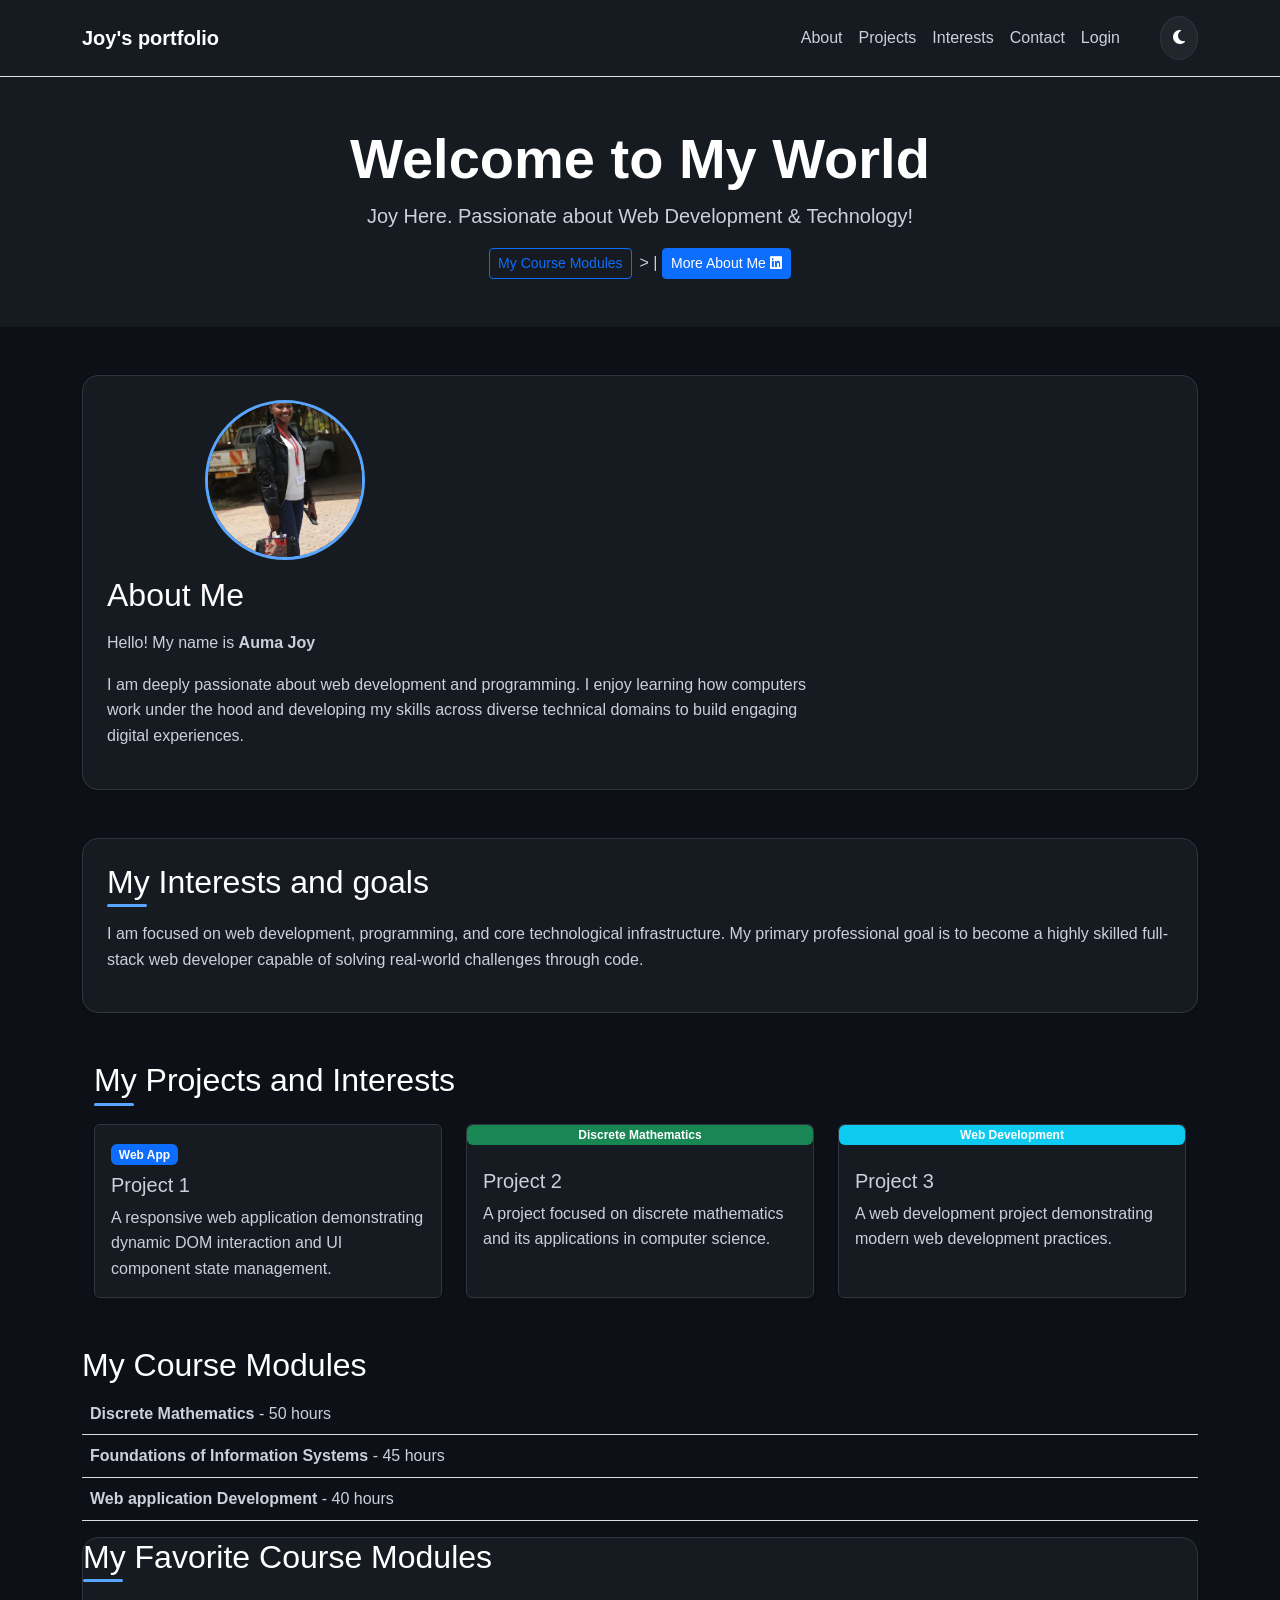
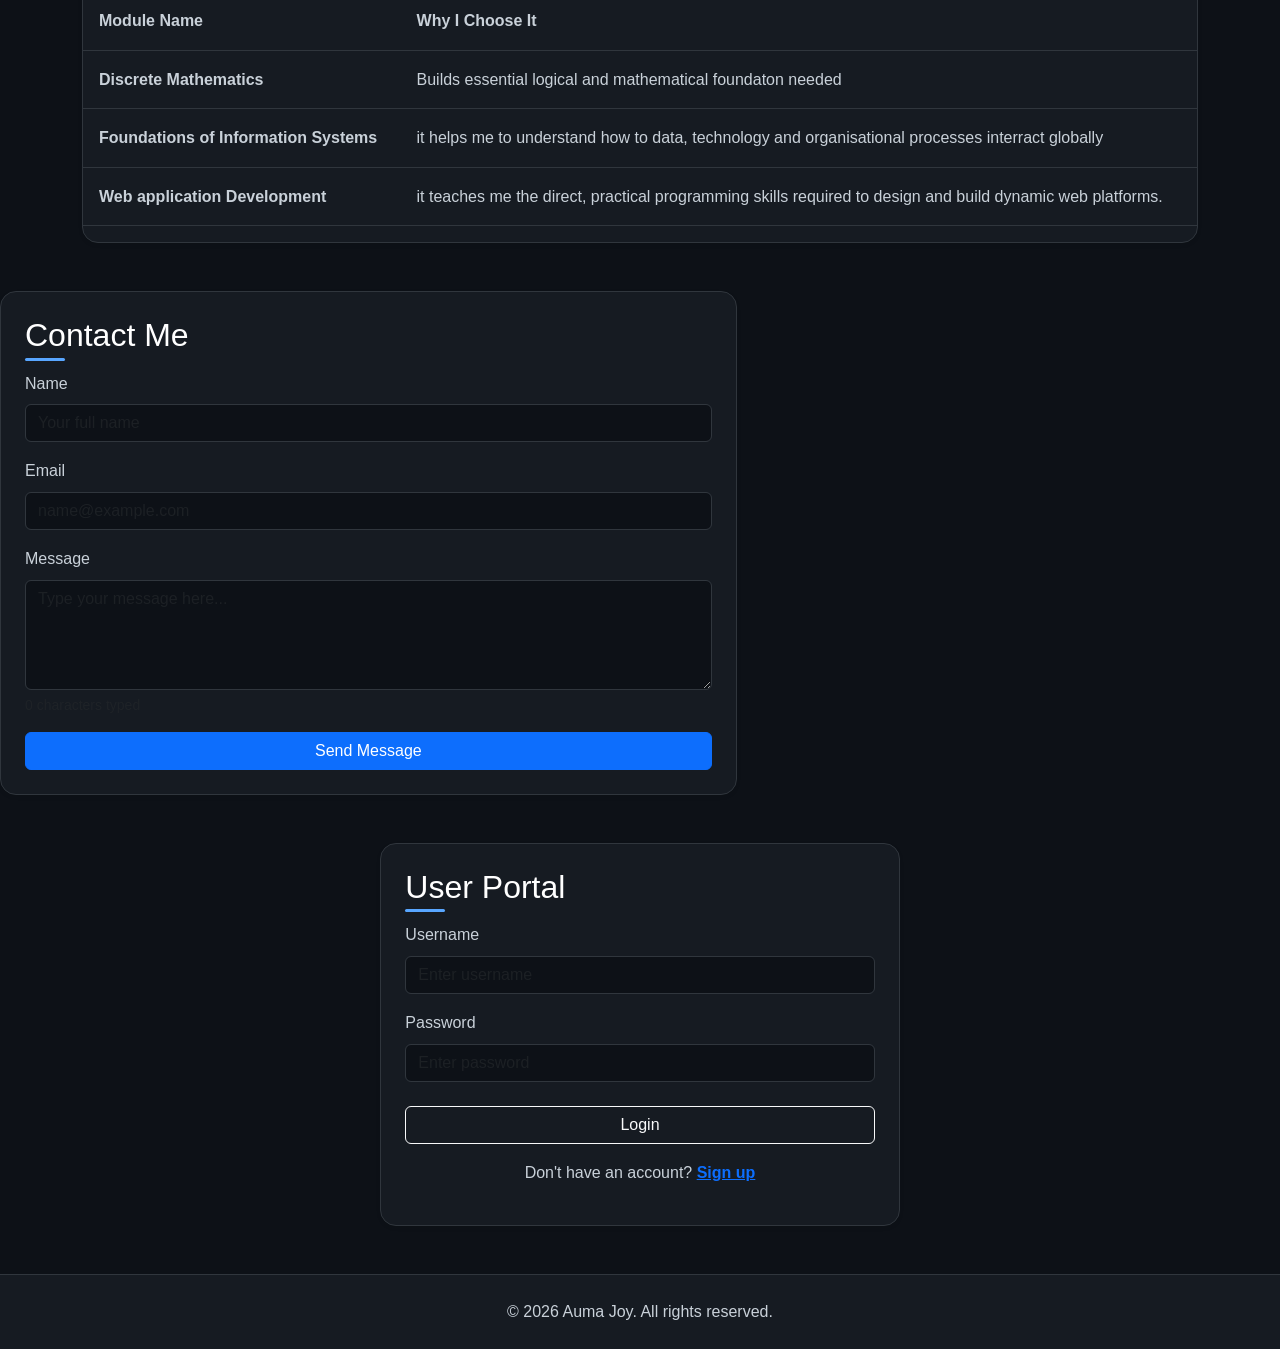
==== commit 89972d1d: "modify index.htm and script.js" ====
--- a/index.html
+++ b/index.html
@@ -68,6 +68,7 @@
         </div>
     </div>
 </section>
+
     
  <section class="profile-card mb-5 p-4 rounded-4 shadow-sm" id="interests">
             <h2 class="section-title">My Interests and goals</h2>
@@ -109,6 +110,10 @@
             </div>
         </section>
 
+<section id="course-modules" class="section">
+   <h2>My Course Modules</h2>
+      <div id="modules-list">Loading modules...</div>
+   </section>
 
         <section id="Course-Modules" class="mb-5p-4 profile-card rounded-4 shadow-sm">
             <h2 class="section-title mb-3">My Favorite Course Modules</h2>
